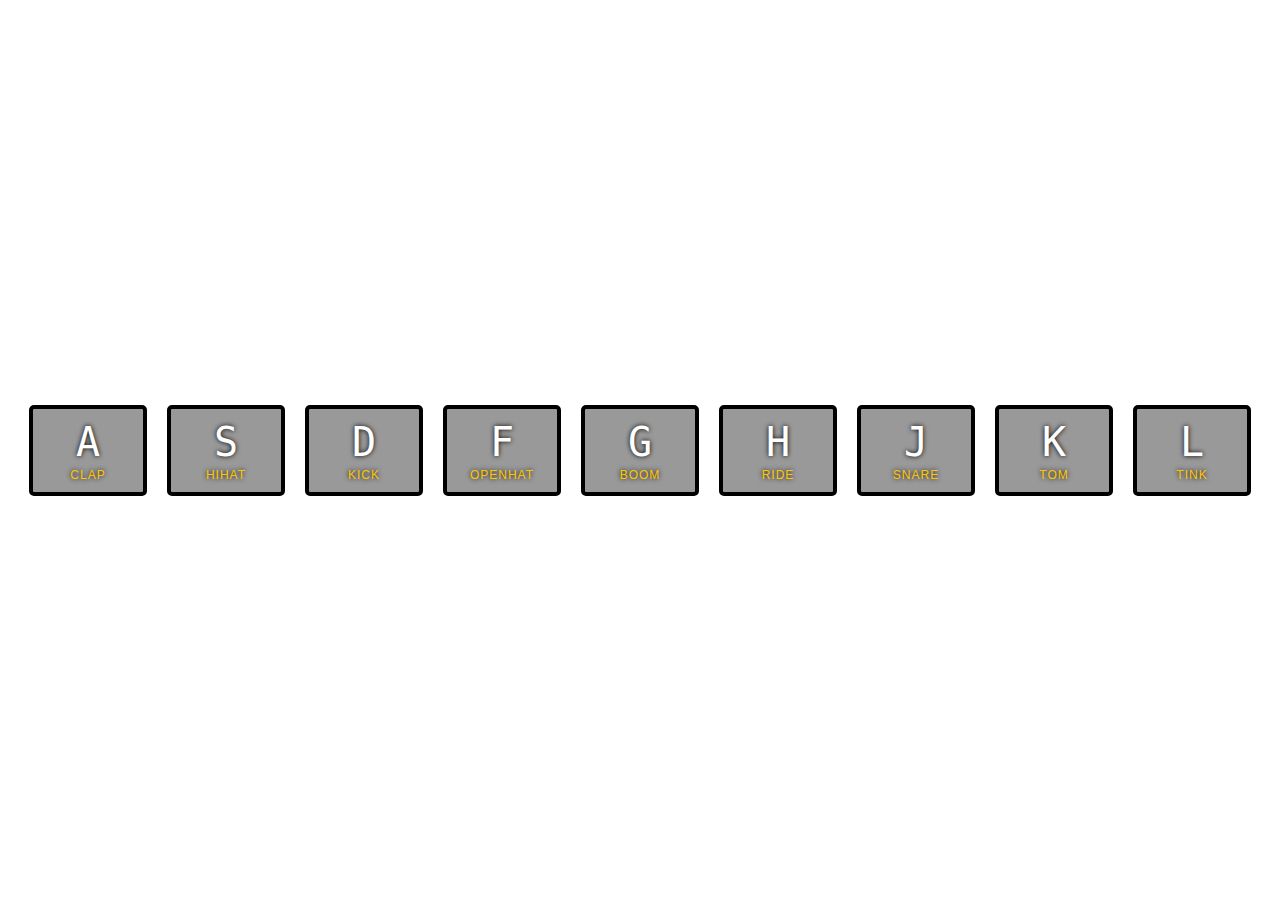
==== 01-JavaScriptDrumKit/index.html @ 9e808328 "JS Drum Kit - initial files" ====
<!DOCTYPE html>
<html lang="en">
<head>
  <meta charset="UTF-8">
  <title>JS Drum Kit</title>
  <link rel="stylesheet" href="style.css">
</head>
<body>
  <div class="keys">
    <div data-key="65" class="key">
      <kbd>A</kbd>
      <span class="sound">clap</span>
    </div>
    <div data-key="83" class="key">
      <kbd>S</kbd>
      <span class="sound">hihat</span>
    </div>
    <div data-key="68" class="key">
      <kbd>D</kbd>
      <span class="sound">kick</span>
    </div>
    <div data-key="70" class="key">
      <kbd>F</kbd>
      <span class="sound">openhat</span>
    </div>
    <div data-key="71" class="key">
      <kbd>G</kbd>
      <span class="sound">boom</span>
    </div>
    <div data-key="72" class="key">
      <kbd>H</kbd>
      <span class="sound">ride</span>
    </div>
    <div data-key="74" class="key">
      <kbd>J</kbd>
      <span class="sound">snare</span>
    </div>
    <div data-key="75" class="key">
      <kbd>K</kbd>
      <span class="sound">tom</span>
    </div>
    <div data-key="76" class="key">
      <kbd>L</kbd>
      <span class="sound">tink</span>
    </div>
  </div>

  <audio data-key="65" src="sounds/clap.wav"></audio>
  <audio data-key="83" src="sounds/hihat.wav"></audio>
  <audio data-key="68" src="sounds/kick.wav"></audio>
  <audio data-key="70" src="sounds/openhat.wav"></audio>
  <audio data-key="71" src="sounds/boom.wav"></audio>
  <audio data-key="72" src="sounds/ride.wav"></audio>
  <audio data-key="74" src="sounds/snare.wav"></audio>
  <audio data-key="75" src="sounds/tom.wav"></audio>
  <audio data-key="76" src="sounds/tink.wav"></audio>

<script>
</script>

</body>
</html>
---- 01-JavaScriptDrumKit/style.css ----
html {
  font-size: 10px;
  background: url(http://i.imgur.com/b9r5sEL.jpg) bottom center;
  background-size: cover;
}

body,html {
  margin: 0;
  padding: 0;
  font-family: sans-serif;
}

.keys {
  display: flex;
  flex: 1;
  min-height: 100vh;
  align-items: center;
  justify-content: center;
}

.key {
  border: .4rem solid black;
  border-radius: .5rem;
  margin: 1rem;
  font-size: 1.5rem;
  padding: 1rem .5rem;
  transition: all .07s ease;
  width: 10rem;
  text-align: center;
  color: white;
  background: rgba(0,0,0,0.4);
  text-shadow: 0 0 .5rem black;
}

.playing {
  transform: scale(1.1);
  border-color: #ffc600;
  box-shadow: 0 0 1rem #ffc600;
}

kbd {
  display: block;
  font-size: 4rem;
}

.sound {
  font-size: 1.2rem;
  text-transform: uppercase;
  letter-spacing: .1rem;
  color: #ffc600;
}
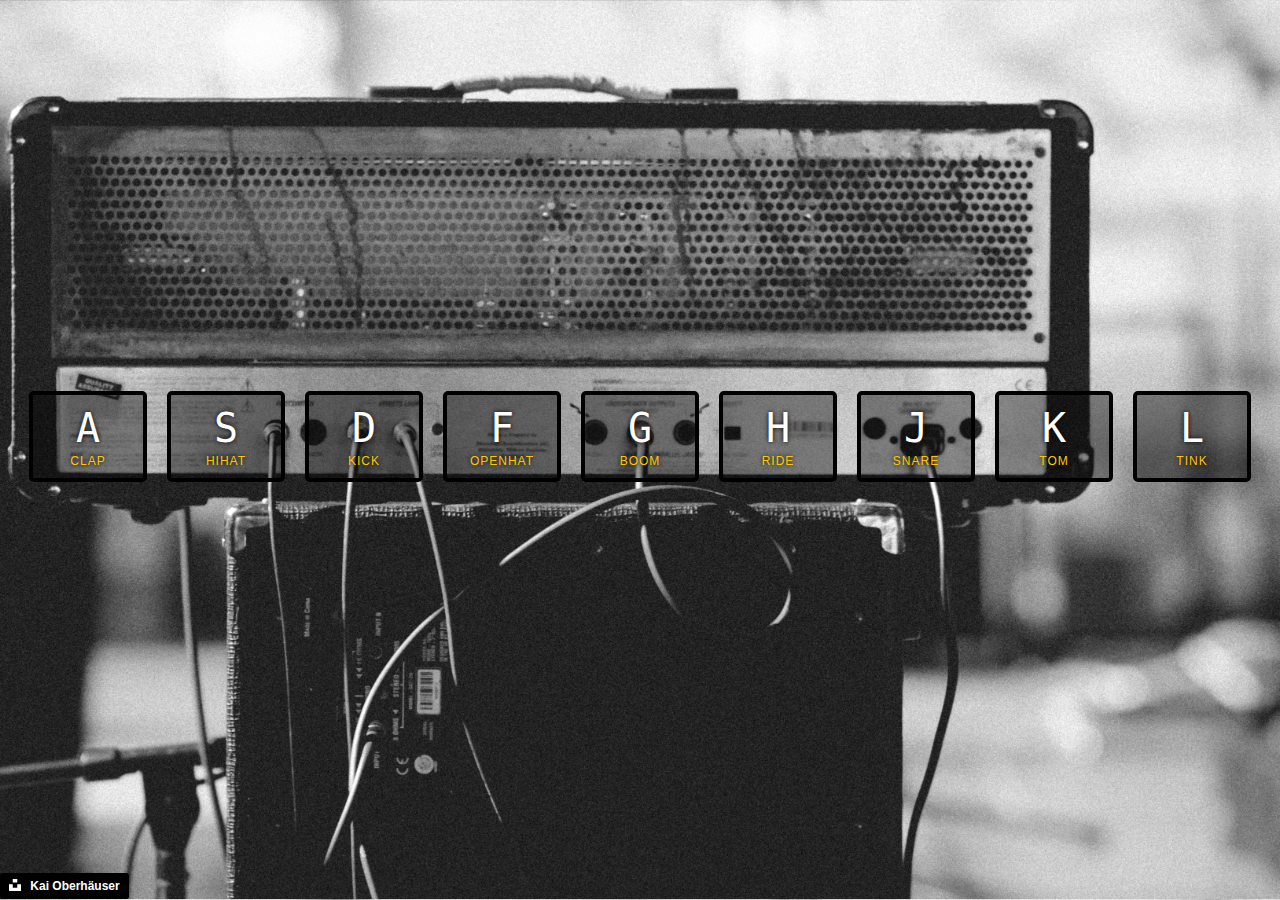
==== commit 283e049b: "JS Drum Kit - completed" ====
--- a/01-JavaScriptDrumKit/index.html
+++ b/01-JavaScriptDrumKit/index.html
@@ -45,6 +45,18 @@
     </div>
   </div>
 
+  <div>
+    <a style="background-color:black;color:white;text-decoration:none;padding:4px 6px;font-family:-apple-system, BlinkMacSystemFont, &quot;San Francisco&quot;, &quot;Helvetica Neue&quot;, Helvetica, Ubuntu, Roboto, Noto, &quot;Segoe UI&quot;, Arial, sans-serif;font-size:12px;font-weight:bold;line-height:1.2;display:inline-block;border-radius:3px" href="https://unsplash.com/@memoryonsounds?utm_medium=referral&amp;utm_campaign=photographer-credit&amp;utm_content=creditBadge" target="_blank" rel="noopener noreferrer" title="Download free do whatever you want high-resolution photos from Kai Oberhäuser">
+      <span style="display:inline-block;padding:2px 3px">
+        <svg xmlns="http://www.w3.org/2000/svg" style="height:12px;width:auto;position:relative;vertical-align:middle;top:-2px;fill:white" viewBox="0 0 32 32">
+          <title>unsplash-logo</title>
+          <path d="M10 9V0h12v9H10zm12 5h10v18H0V14h10v9h12v-9z"></path>
+        </svg>
+      </span>
+      <span style="display:inline-block;padding:2px 3px">Kai Oberhäuser</span>
+    </a>
+  </div>
+
   <audio data-key="65" src="sounds/clap.wav"></audio>
   <audio data-key="83" src="sounds/hihat.wav"></audio>
   <audio data-key="68" src="sounds/kick.wav"></audio>
@@ -56,6 +68,27 @@
   <audio data-key="76" src="sounds/tink.wav"></audio>
 
 <script>
+  function playDrum(e) {
+    const audio = document.querySelector(`audio[data-key="${e.keyCode}"]`);
+    const key = document.querySelector(`.key[data-key="${e.keyCode}"]`);
+    
+    if (!audio) return;
+    audio.currentTime = 0; // rewind sound file to the start
+    audio.play();
+
+    key.classList.add('playing');
+  }
+
+  function removeTransition(e) {
+    if (e.propertyName !== 'transform') return;
+
+    this.classList.remove('playing');
+  }
+
+  const keys = document.querySelectorAll('.key');
+  keys.forEach(key => key.addEventListener('transitionend', removeTransition));
+
+  window.addEventListener('keydown', playDrum);
 </script>
 
 </body>
--- a/01-JavaScriptDrumKit/style.css
+++ b/01-JavaScriptDrumKit/style.css
@@ -1,6 +1,6 @@
 html {
   font-size: 10px;
-  background: url(http://i.imgur.com/b9r5sEL.jpg) bottom center;
+  background: url(amplifier.jpg) center center;
   background-size: cover;
 }
 
@@ -13,7 +13,7 @@
 .keys {
   display: flex;
   flex: 1;
-  min-height: 100vh;
+  min-height: 97vh;
   align-items: center;
   justify-content: center;
 }
